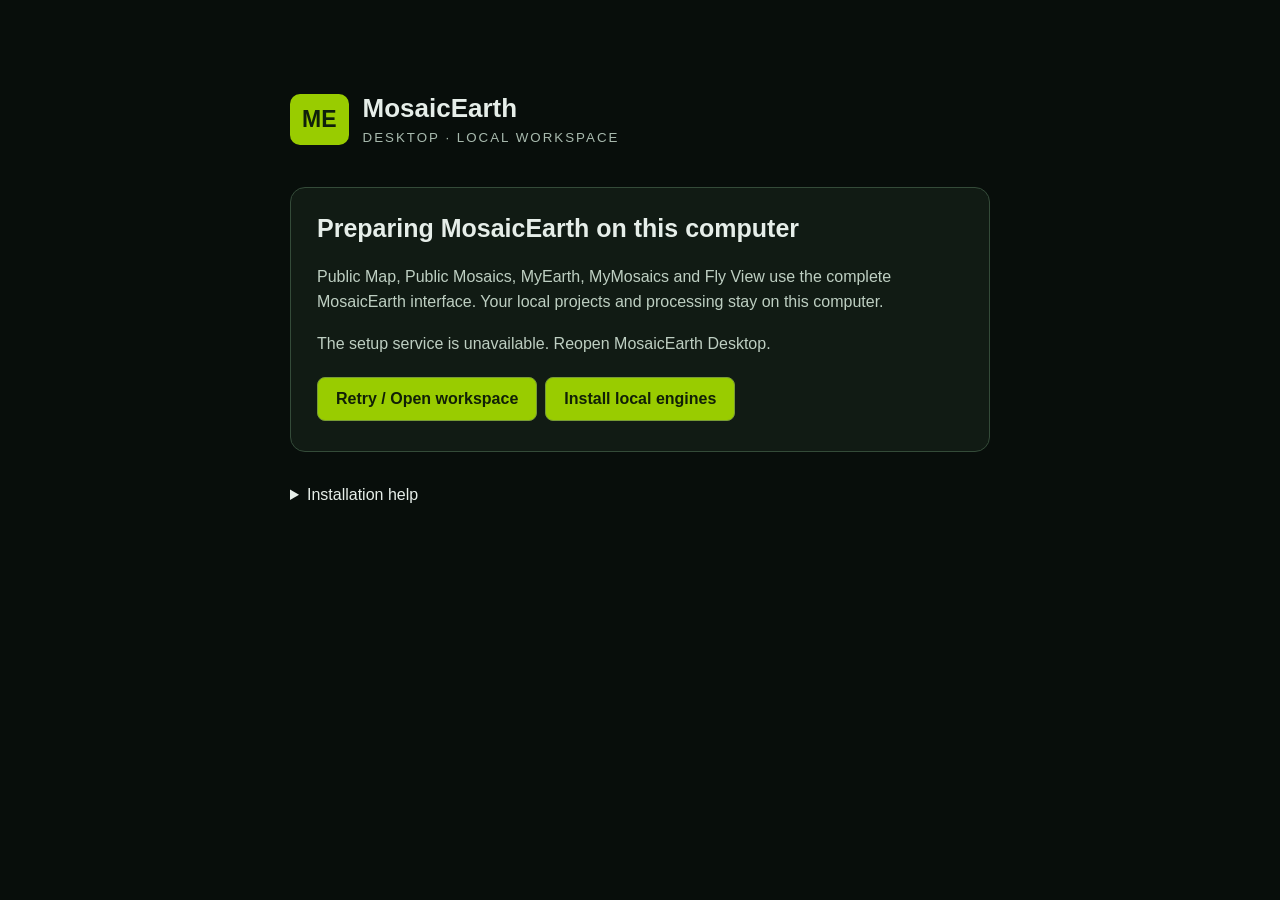
==== resources/setup.html @ 8f6cebbd "Restore full shared Desktop interface and portable workspace graph" ====
<!doctype html>
<html lang="en"><head><meta charset="utf-8"><meta name="viewport" content="width=device-width,initial-scale=1">
<title>MosaicEarth Desktop · Setup</title>
<style>
:root{color-scheme:dark;font-family:Arial,sans-serif;background:#080e0b;color:#e6eee9}*{box-sizing:border-box}body{margin:0}main{max-width:760px;margin:7vh auto;padding:30px}header{display:flex;align-items:center;gap:14px;margin-bottom:42px}.logo{background:#99cc00;color:#10200b;font-weight:800;border-radius:10px;padding:12px;font-size:23px}header strong{font-size:26px}header small{display:block;color:#a8baae;letter-spacing:2px;margin-top:6px}section{border:1px solid #344b39;border-radius:15px;background:#111b14;padding:26px;margin-bottom:22px}h1{font-size:25px;margin-top:0}p{line-height:1.6;color:#becfc2}button,a.button{font:inherit;display:inline-block;min-height:44px;border:1px solid #789c34;border-radius:8px;padding:12px 18px;background:#99cc00;color:#112006;font-weight:700;cursor:pointer;text-decoration:none;margin:4px 8px 4px 0}button:disabled{opacity:.6;cursor:wait}a{color:#c1e681}input{display:block;width:100%;padding:12px;border:1px solid #65806b;border-radius:7px;background:#0b130e;color:white;margin:8px 0 15px}progress{width:100%;height:18px;accent-color:#99cc00}#transfer:empty{display:none}details{margin-top:22px}summary{cursor:pointer;padding:12px 0}#activation{display:none}#message{overflow-wrap:anywhere}button:focus-visible,a:focus-visible,input:focus-visible{outline:3px solid white;outline-offset:3px}
</style></head><body><main><header><span class="logo" aria-hidden="true">ME</span><div><strong>MosaicEarth</strong><small>DESKTOP · LOCAL WORKSPACE</small></div></header>
<section><h1>Preparing MosaicEarth on this computer</h1><p>Public Map, Public Mosaics, MyEarth, MyMosaics and Fly View use the complete MosaicEarth interface. Your local projects and processing stay on this computer.</p><p id="message" role="status" aria-live="polite">Checking the local installation…</p><button id="retry" type="button">Retry / Open workspace</button><button id="install" type="button">Install local engines</button><div id="transfer" role="status" aria-live="polite"></div></section>
<section id="activation"><h2>Activate this official installation</h2><p>Use the account that purchased Desktop or has Studio. Your password is used for activation and is not saved.</p><form id="activate"><label>Email<input name="email" type="email" autocomplete="username" required></label><label>Password<input name="password" type="password" autocomplete="current-password" required></label><button type="submit">Activate this computer</button></form></section>
<details><summary>Installation help</summary><p>On Windows, start Docker Desktop using Linux containers. If Windows requests a restart while enabling WSL 2, restart and open MosaicEarth again. Initial setup downloads the verified processing engines; interrupted downloads can resume.</p><p><a href="https://docs.docker.com/desktop/setup/install/windows-install/" target="_blank" rel="noopener">Official Docker Desktop installation instructions ↗</a></p><p>The open-source edition works locally without an account. Build the engines and full interface with <code>scripts/provision-engines.sh</code>.</p></details>
</main><script>
const token='__WORKSPACE_TOKEN__';
const message=document.getElementById('message'), transfer=document.getElementById('transfer');
const retry=document.getElementById('retry'), install=document.getElementById('install');
async function request(path,body){const r=await fetch(path,body===undefined?{}:{method:'POST',headers:{'Content-Type':'application/json','X-Mosaic-Workspace':token},body:JSON.stringify(body)});const d=await r.json();if(!r.ok)throw Error(d.error||'Setup could not complete');return d;}
async function start(){try{message.textContent='Starting your local workspace…';await request('/api/platform/start',{});}catch(e){message.textContent=e.message;}}
retry.onclick=start;
install.onclick=async()=>{install.disabled=true;try{await request('/api/installation/engines',{});}catch(e){message.textContent=e.message;install.disabled=false;}};
document.getElementById('activate').onsubmit=async event=>{event.preventDefault();const form=event.target,button=form.querySelector('button');button.disabled=true;try{await request('/api/installation/activate',{email:form.email.value,password:form.password.value});form.password.value='';document.getElementById('activation').style.display='none';message.textContent='Account activated. Install the local engines to continue.';}catch(e){message.textContent=e.message;}finally{button.disabled=false;}};
let completed=false;
async function poll(){try{const state=await request('/api/platform');message.textContent=state.message;retry.disabled=state.status==='starting';if(state.status==='ready'){location.replace(state.url+'/en/Map');return;}const transfers=await request('/api/transfers');const item=transfers['engine-installation'];if(item){transfer.replaceChildren();const text=document.createElement('p');text.textContent=item.message;transfer.append(text);if(item.total){const bar=document.createElement('progress');bar.max=item.total;bar.value=item.done;bar.setAttribute('aria-label','Engine installation progress');transfer.append(bar);const amount=document.createElement('p');amount.textContent=(item.done/1048576).toFixed(0)+' / '+(item.total/1048576).toFixed(0)+' MiB';transfer.append(amount);}install.disabled=item.status==='running';if(item.status==='complete'&&!completed){completed=true;start();}}}catch(e){message.textContent='The setup service is unavailable. Reopen MosaicEarth Desktop.';}setTimeout(poll,2000);}
request('/api/installation').then(status=>{document.getElementById('activation').style.display=status.commercial&&!status.account?'block':'none';install.textContent=status.account?'Install / Resume local engines':'Install engines (account required for prebuilt bundle)';}).catch(e=>{message.textContent=e.message;});
poll();
</script></body></html>
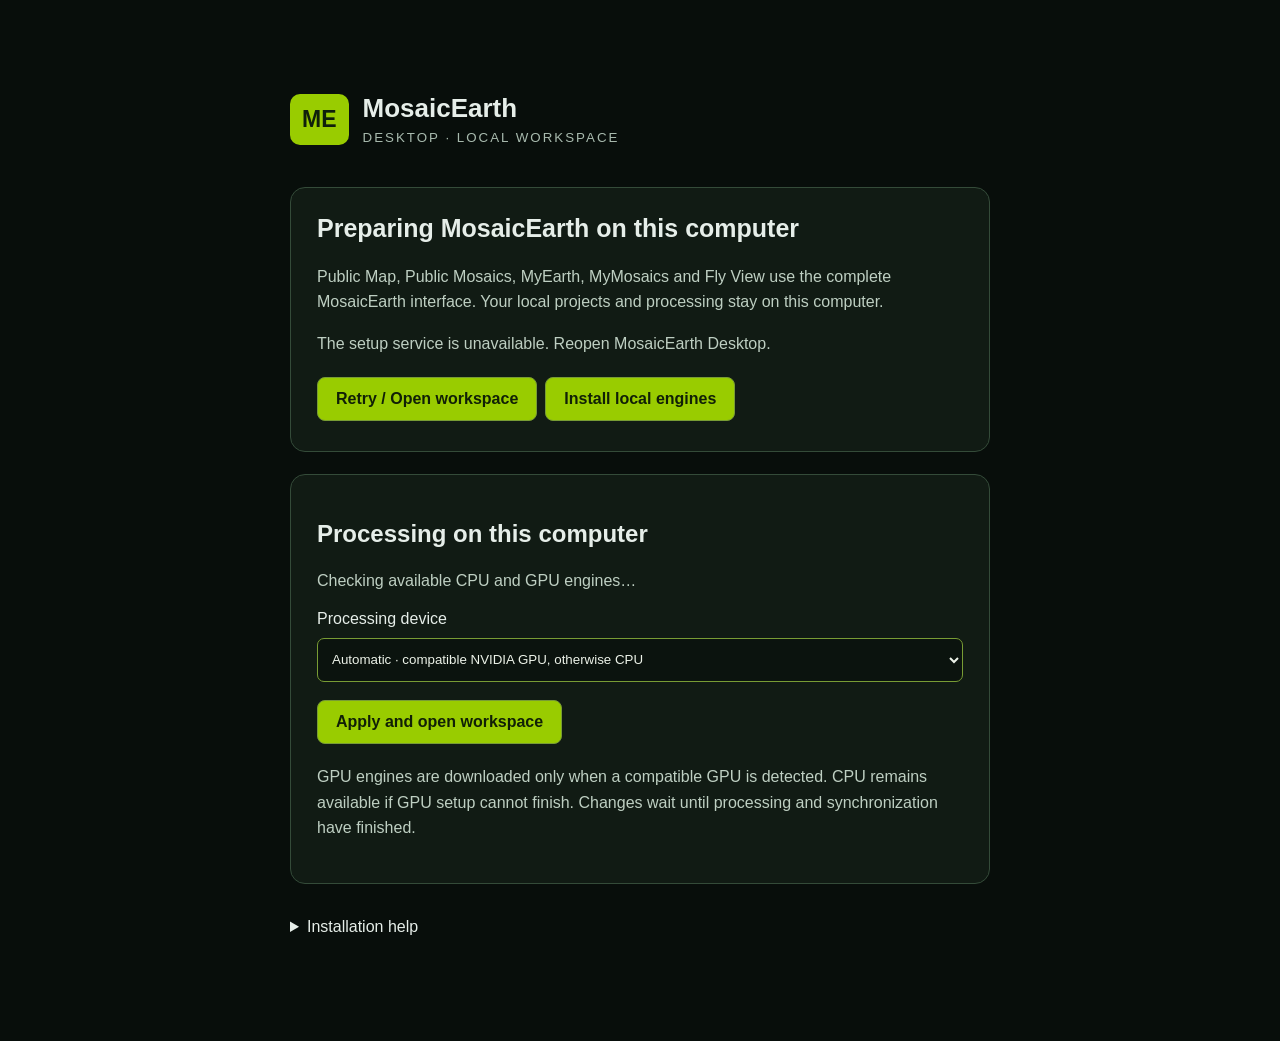
==== commit 5009f591: "Add automatic local GPU engines with verified CPU fallback and shared desktop controls" ====
--- a/resources/setup.html
+++ b/resources/setup.html
@@ -2,22 +2,32 @@
 <html lang="en"><head><meta charset="utf-8"><meta name="viewport" content="width=device-width,initial-scale=1">
 <title>MosaicEarth Desktop · Setup</title>
 <style>
-:root{color-scheme:dark;font-family:Arial,sans-serif;background:#080e0b;color:#e6eee9}*{box-sizing:border-box}body{margin:0}main{max-width:760px;margin:7vh auto;padding:30px}header{display:flex;align-items:center;gap:14px;margin-bottom:42px}.logo{background:#99cc00;color:#10200b;font-weight:800;border-radius:10px;padding:12px;font-size:23px}header strong{font-size:26px}header small{display:block;color:#a8baae;letter-spacing:2px;margin-top:6px}section{border:1px solid #344b39;border-radius:15px;background:#111b14;padding:26px;margin-bottom:22px}h1{font-size:25px;margin-top:0}p{line-height:1.6;color:#becfc2}button,a.button{font:inherit;display:inline-block;min-height:44px;border:1px solid #789c34;border-radius:8px;padding:12px 18px;background:#99cc00;color:#112006;font-weight:700;cursor:pointer;text-decoration:none;margin:4px 8px 4px 0}button:disabled{opacity:.6;cursor:wait}a{color:#c1e681}input{display:block;width:100%;padding:12px;border:1px solid #65806b;border-radius:7px;background:#0b130e;color:white;margin:8px 0 15px}progress{width:100%;height:18px;accent-color:#99cc00}#transfer:empty{display:none}details{margin-top:22px}summary{cursor:pointer;padding:12px 0}#activation{display:none}#message{overflow-wrap:anywhere}button:focus-visible,a:focus-visible,input:focus-visible{outline:3px solid white;outline-offset:3px}
+:root{color-scheme:dark;font-family:Arial,sans-serif;background:#080e0b;color:#e6eee9}*{box-sizing:border-box}[hidden]{display:none!important}body{margin:0}main{max-width:760px;margin:7vh auto;padding:30px}header{display:flex;align-items:center;gap:14px;margin-bottom:42px}.logo{background:#99cc00;color:#10200b;font-weight:800;border-radius:10px;padding:12px;font-size:23px}header strong{font-size:26px}header small{display:block;color:#a8baae;letter-spacing:2px;margin-top:6px}section{border:1px solid #344b39;border-radius:15px;background:#111b14;padding:26px;margin-bottom:22px}h1{font-size:25px;margin-top:0}p{line-height:1.6;color:#becfc2}button,a.button{font:inherit;display:inline-block;min-height:44px;border:1px solid #789c34;border-radius:8px;padding:12px 18px;background:#99cc00;color:#112006;font-weight:700;cursor:pointer;text-decoration:none;margin:4px 8px 4px 0}button:disabled{opacity:.6;cursor:wait}a{color:#c1e681}input{display:block;width:100%;padding:12px;border:1px solid #65806b;border-radius:7px;background:#0b130e;color:white;margin:8px 0 15px}progress{width:100%;height:18px;accent-color:#99cc00}#transfer:empty{display:none}details{margin-top:22px}summary{cursor:pointer;padding:12px 0}#activation{display:none}#message{overflow-wrap:anywhere}button:focus-visible,a:focus-visible,input:focus-visible{outline:3px solid white;outline-offset:3px}
 </style></head><body><main><header><span class="logo" aria-hidden="true">ME</span><div><strong>MosaicEarth</strong><small>DESKTOP · LOCAL WORKSPACE</small></div></header>
-<section><h1>Preparing MosaicEarth on this computer</h1><p>Public Map, Public Mosaics, MyEarth, MyMosaics and Fly View use the complete MosaicEarth interface. Your local projects and processing stay on this computer.</p><p id="message" role="status" aria-live="polite">Checking the local installation…</p><button id="retry" type="button">Retry / Open workspace</button><button id="install" type="button">Install local engines</button><div id="transfer" role="status" aria-live="polite"></div></section>
-<section id="activation"><h2>Activate this official installation</h2><p>Use the account that purchased Desktop or has Studio. Your password is used for activation and is not saved.</p><form id="activate"><label>Email<input name="email" type="email" autocomplete="username" required></label><label>Password<input name="password" type="password" autocomplete="current-password" required></label><button type="submit">Activate this computer</button></form></section>
+<section><h1>Preparing MosaicEarth on this computer</h1><p>Public Map, Public Mosaics, MyEarth, MyMosaics and Fly View use the complete MosaicEarth interface. Your local projects and processing stay on this computer.</p><p id="message" role="status" aria-live="polite">Checking the local installation…</p><button id="retry" type="button">Retry / Open workspace</button><button id="install" type="button">Install local engines</button><button id="pause" type="button" hidden>Pause download</button><p id="action-error" role="alert" tabindex="-1" hidden></p><div id="transfer" role="status" aria-live="polite"></div></section>
+<section><h2>Processing on this computer</h2><p id="processing-state" role="status">Checking available CPU and GPU engines…</p><label for="acceleration">Processing device</label><select id="acceleration" style="display:block;width:100%;min-height:44px;margin:10px 0 14px;padding:10px;background:#0b130e;color:#ecf2e8;border:1px solid #789c34;border-radius:7px"><option value="auto">Automatic · compatible NVIDIA GPU, otherwise CPU</option><option value="cpu">CPU only</option></select><button id="apply-processing" type="button">Apply and open workspace</button><p>GPU engines are downloaded only when a compatible GPU is detected. CPU remains available if GPU setup cannot finish. Changes wait until processing and synchronization have finished.</p></section>
+<section id="activation"><h2>Activate this official installation</h2><p>Use the account that purchased Desktop or has Studio. Your password is used for activation and is not saved.</p><button id="activate-browser" type="button">Continue in browser · Google, GitHub, Microsoft or email</button><details><summary>Use a MosaicEarth password here</summary><form id="activate"><label>Email<input name="email" type="email" autocomplete="username" required></label><label>Password<input name="password" type="password" autocomplete="current-password" required></label><button type="submit">Activate this computer</button></form></details></section>
 <details><summary>Installation help</summary><p>On Windows, start Docker Desktop using Linux containers. If Windows requests a restart while enabling WSL 2, restart and open MosaicEarth again. Initial setup downloads the verified processing engines; interrupted downloads can resume.</p><p><a href="https://docs.docker.com/desktop/setup/install/windows-install/" target="_blank" rel="noopener">Official Docker Desktop installation instructions ↗</a></p><p>The open-source edition works locally without an account. Build the engines and full interface with <code>scripts/provision-engines.sh</code>.</p></details>
-</main><script>
+</main><script src="/browser-signin.js"></script><script>
 const token='__WORKSPACE_TOKEN__';
+let openWhenReady=location.pathname!=='/setup';
 const message=document.getElementById('message'), transfer=document.getElementById('transfer');
 const retry=document.getElementById('retry'), install=document.getElementById('install');
+const actionError=document.getElementById('action-error'), pause=document.getElementById('pause');
+function clearError(){actionError.hidden=true;actionError.textContent='';}
+function showError(error){actionError.textContent=error.message||String(error);actionError.hidden=false;actionError.focus();}
 async function request(path,body){const r=await fetch(path,body===undefined?{}:{method:'POST',headers:{'Content-Type':'application/json','X-Mosaic-Workspace':token},body:JSON.stringify(body)});const d=await r.json();if(!r.ok)throw Error(d.error||'Setup could not complete');return d;}
-async function start(){try{message.textContent='Starting your local workspace…';await request('/api/platform/start',{});}catch(e){message.textContent=e.message;}}
+async function start(){openWhenReady=true;clearError();try{message.textContent='Starting your local workspace…';await request('/api/platform/start',{});}catch(e){showError(e);}}
 retry.onclick=start;
-install.onclick=async()=>{install.disabled=true;try{await request('/api/installation/engines',{});}catch(e){message.textContent=e.message;install.disabled=false;}};
-document.getElementById('activate').onsubmit=async event=>{event.preventDefault();const form=event.target,button=form.querySelector('button');button.disabled=true;try{await request('/api/installation/activate',{email:form.email.value,password:form.password.value});form.password.value='';document.getElementById('activation').style.display='none';message.textContent='Account activated. Install the local engines to continue.';}catch(e){message.textContent=e.message;}finally{button.disabled=false;}};
+document.getElementById('activate-browser').onclick=()=>window.MosaicEarthBrowserSignIn({activation:true,
+ start:()=>request('/api/browser-signin/start',{}),poll:()=>request('/api/browser-signin'),cancel:()=>request('/api/browser-signin/cancel',{}),
+ open:url=>request('/api/browser-signin/open',{url}),complete:result=>{document.getElementById('activation').style.display='none';message.textContent='Activated for '+result.email+'.';install.textContent='Install / Resume local engines';start();}});
+pause.onclick=async()=>{pause.disabled=true;try{await request('/api/transfers/pause',{id:'engine-installation'});}catch(e){showError(e);pause.disabled=false;}};
+install.onclick=async()=>{completed=false;clearError();install.disabled=true;try{await request('/api/installation/engines',{});}catch(e){showError(e);install.disabled=false;}};
+document.getElementById('activate').onsubmit=async event=>{event.preventDefault();clearError();const form=event.target,button=form.querySelector('button');button.disabled=true;try{await request('/api/installation/activate',{email:form.email.value,password:form.password.value});form.password.value='';document.getElementById('activation').style.display='none';install.textContent='Install / Resume local engines';await start();}catch(e){showError(e);}finally{button.disabled=false;}};
 let completed=false;
-async function poll(){try{const state=await request('/api/platform');message.textContent=state.message;retry.disabled=state.status==='starting';if(state.status==='ready'){location.replace(state.url+'/en/Map');return;}const transfers=await request('/api/transfers');const item=transfers['engine-installation'];if(item){transfer.replaceChildren();const text=document.createElement('p');text.textContent=item.message;transfer.append(text);if(item.total){const bar=document.createElement('progress');bar.max=item.total;bar.value=item.done;bar.setAttribute('aria-label','Engine installation progress');transfer.append(bar);const amount=document.createElement('p');amount.textContent=(item.done/1048576).toFixed(0)+' / '+(item.total/1048576).toFixed(0)+' MiB';transfer.append(amount);}install.disabled=item.status==='running';if(item.status==='complete'&&!completed){completed=true;start();}}}catch(e){message.textContent='The setup service is unavailable. Reopen MosaicEarth Desktop.';}setTimeout(poll,2000);}
-request('/api/installation').then(status=>{document.getElementById('activation').style.display=status.commercial&&!status.account?'block':'none';install.textContent=status.account?'Install / Resume local engines':'Install engines (account required for prebuilt bundle)';}).catch(e=>{message.textContent=e.message;});
+async function poll(){try{const state=await request('/api/platform');message.textContent=state.message;retry.disabled=state.status==='starting';if(state.acceleration){const a=state.acceleration;document.getElementById('processing-state').textContent='NodeODX: '+(a.nodeodx==='cuda'?'GPU':'CPU')+' · OpenSplat: '+(a.opensplat==='cuda'?'GPU':'CPU')+(a.device?' · '+a.device.name:'')+'. '+a.reason;}if(state.status==='ready'&&openWhenReady){location.replace(state.url+'/en/Map');return;}const transfers=await request('/api/transfers');const item=transfers['engine-installation'];if(item){transfer.replaceChildren();const text=document.createElement('p');text.textContent=item.message;transfer.append(text);if(item.total){const bar=document.createElement('progress');bar.max=item.total;bar.value=item.done;bar.setAttribute('aria-label','Engine installation progress');transfer.append(bar);const amount=document.createElement('p');amount.textContent=(item.done/1048576).toFixed(0)+' / '+(item.total/1048576).toFixed(0)+' MiB';transfer.append(amount);}install.disabled=item.status==='running';pause.hidden=item.status!=='running'||/Verifying engine|Installing verified/.test(item.message);pause.disabled=Boolean(item.pause);pause.textContent=item.pause?'Pausing after this chunk…':'Pause download';if(item.status==='running'){message.textContent='Preparing your local processing engines…';retry.disabled=true;}if(item.status==='complete'&&!completed){completed=true;start();}}}catch(e){message.textContent='The setup service is unavailable. Reopen MosaicEarth Desktop.';}setTimeout(poll,2000);}
+document.getElementById('apply-processing').onclick=async()=>{clearError();try{await request('/api/processing-settings',{acceleration:document.getElementById('acceleration').value});openWhenReady=true;}catch(e){showError(e);}};
+request('/api/installation').then(status=>{document.getElementById('acceleration').value=status.acceleration_preference||'auto';document.getElementById('activation').style.display=status.commercial&&!status.account?'block':'none';install.textContent=status.account?'Install / Resume local engines':'Install engines (account required for prebuilt bundle)';}).catch(e=>{message.textContent=e.message;});
 poll();
 </script></body></html>
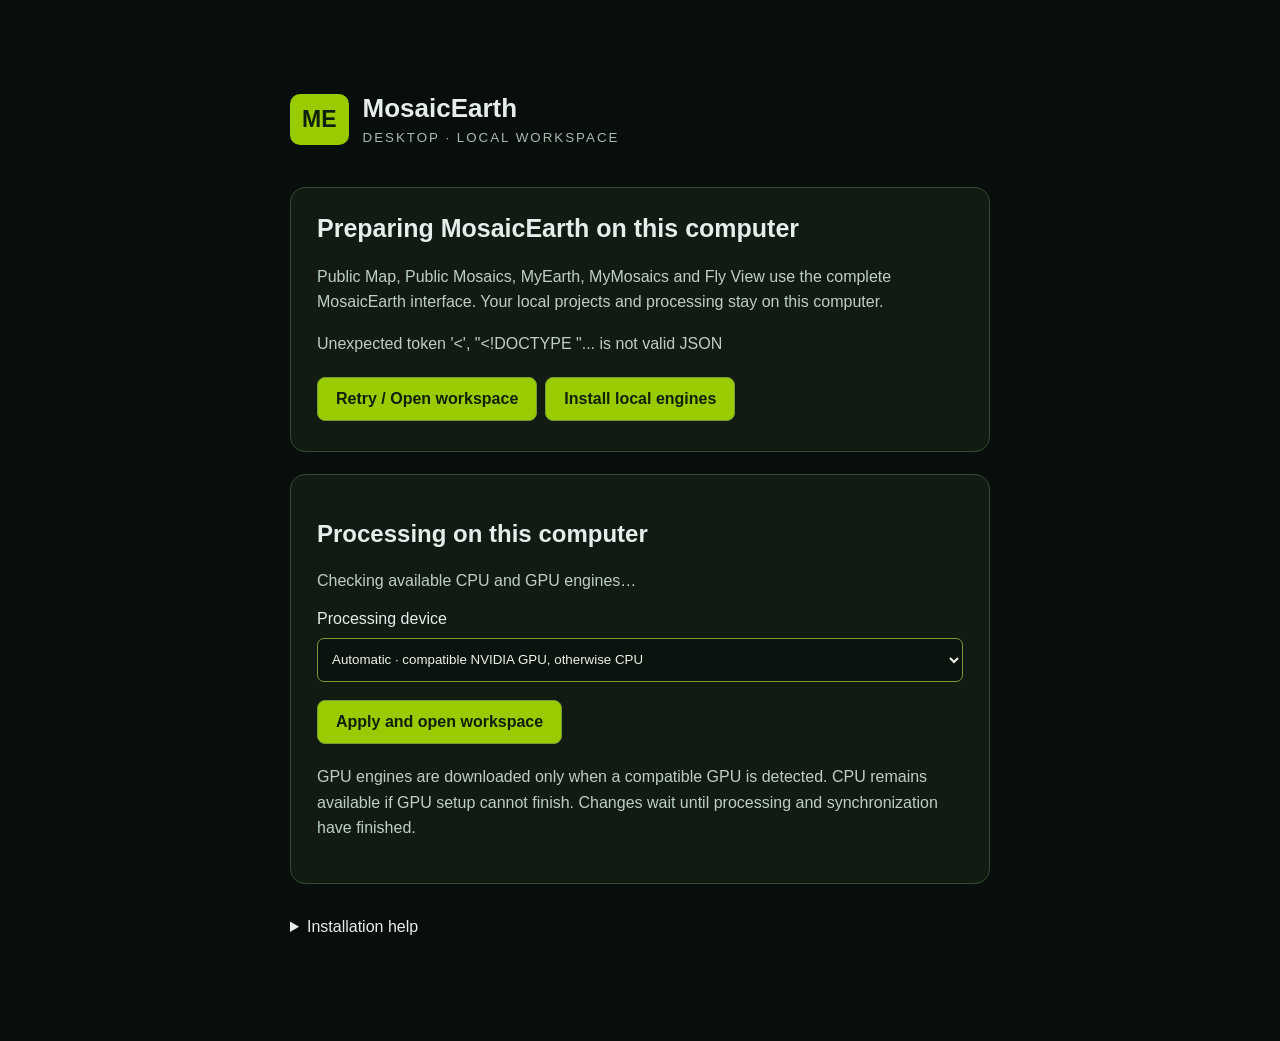
==== commit fd58a258: "Keep processing settings open after previous engine installs" ====
--- a/resources/setup.html
+++ b/resources/setup.html
@@ -23,10 +23,10 @@
  start:()=>request('/api/browser-signin/start',{}),poll:()=>request('/api/browser-signin'),cancel:()=>request('/api/browser-signin/cancel',{}),
  open:url=>request('/api/browser-signin/open',{url}),complete:result=>{document.getElementById('activation').style.display='none';message.textContent='Activated for '+result.email+'.';install.textContent='Install / Resume local engines';start();}});
 pause.onclick=async()=>{pause.disabled=true;try{await request('/api/transfers/pause',{id:'engine-installation'});}catch(e){showError(e);pause.disabled=false;}};
-install.onclick=async()=>{completed=false;clearError();install.disabled=true;try{await request('/api/installation/engines',{});}catch(e){showError(e);install.disabled=false;}};
+install.onclick=async()=>{completed=false;installationObserved=false;clearError();install.disabled=true;try{await request('/api/installation/engines',{});installationObserved=true;}catch(e){showError(e);install.disabled=false;}};
 document.getElementById('activate').onsubmit=async event=>{event.preventDefault();clearError();const form=event.target,button=form.querySelector('button');button.disabled=true;try{await request('/api/installation/activate',{email:form.email.value,password:form.password.value});form.password.value='';document.getElementById('activation').style.display='none';install.textContent='Install / Resume local engines';await start();}catch(e){showError(e);}finally{button.disabled=false;}};
-let completed=false;
-async function poll(){try{const state=await request('/api/platform');message.textContent=state.message;retry.disabled=state.status==='starting';if(state.acceleration){const a=state.acceleration;document.getElementById('processing-state').textContent='NodeODX: '+(a.nodeodx==='cuda'?'GPU':'CPU')+' · OpenSplat: '+(a.opensplat==='cuda'?'GPU':'CPU')+(a.device?' · '+a.device.name:'')+'. '+a.reason;}if(state.status==='ready'&&openWhenReady){location.replace(state.url+'/en/Map');return;}const transfers=await request('/api/transfers');const item=transfers['engine-installation'];if(item){transfer.replaceChildren();const text=document.createElement('p');text.textContent=item.message;transfer.append(text);if(item.total){const bar=document.createElement('progress');bar.max=item.total;bar.value=item.done;bar.setAttribute('aria-label','Engine installation progress');transfer.append(bar);const amount=document.createElement('p');amount.textContent=(item.done/1048576).toFixed(0)+' / '+(item.total/1048576).toFixed(0)+' MiB';transfer.append(amount);}install.disabled=item.status==='running';pause.hidden=item.status!=='running'||/Verifying engine|Installing verified/.test(item.message);pause.disabled=Boolean(item.pause);pause.textContent=item.pause?'Pausing after this chunk…':'Pause download';if(item.status==='running'){message.textContent='Preparing your local processing engines…';retry.disabled=true;}if(item.status==='complete'&&!completed){completed=true;start();}}}catch(e){message.textContent='The setup service is unavailable. Reopen MosaicEarth Desktop.';}setTimeout(poll,2000);}
+let completed=false,installationObserved=false;
+async function poll(){try{const state=await request('/api/platform');message.textContent=state.message;retry.disabled=state.status==='starting';if(state.acceleration){const a=state.acceleration;document.getElementById('processing-state').textContent='NodeODX: '+(a.nodeodx==='cuda'?'GPU':'CPU')+' · OpenSplat: '+(a.opensplat==='cuda'?'GPU':'CPU')+(a.device?' · '+a.device.name:'')+'. '+a.reason;}if(state.status==='ready'&&openWhenReady){location.replace(state.url+'/en/Map');return;}const transfers=await request('/api/transfers');const item=transfers['engine-installation'];if(item){transfer.replaceChildren();const text=document.createElement('p');text.textContent=item.message;transfer.append(text);if(item.total){const bar=document.createElement('progress');bar.max=item.total;bar.value=item.done;bar.setAttribute('aria-label','Engine installation progress');transfer.append(bar);const amount=document.createElement('p');amount.textContent=(item.done/1048576).toFixed(0)+' / '+(item.total/1048576).toFixed(0)+' MiB';transfer.append(amount);}install.disabled=item.status==='running';pause.hidden=item.status!=='running'||/Verifying engine|Installing verified/.test(item.message);pause.disabled=Boolean(item.pause);pause.textContent=item.pause?'Pausing after this chunk…':'Pause download';if(item.status==='running'){installationObserved=true;message.textContent='Preparing your local processing engines…';retry.disabled=true;}if(item.status==='complete'&&installationObserved&&!completed){completed=true;start();}}}catch(e){message.textContent='The setup service is unavailable. Reopen MosaicEarth Desktop.';}setTimeout(poll,2000);}
 document.getElementById('apply-processing').onclick=async()=>{clearError();try{await request('/api/processing-settings',{acceleration:document.getElementById('acceleration').value});openWhenReady=true;}catch(e){showError(e);}};
 request('/api/installation').then(status=>{document.getElementById('acceleration').value=status.acceleration_preference||'auto';document.getElementById('activation').style.display=status.commercial&&!status.account?'block':'none';install.textContent=status.account?'Install / Resume local engines':'Install engines (account required for prebuilt bundle)';}).catch(e=>{message.textContent=e.message;});
 poll();
